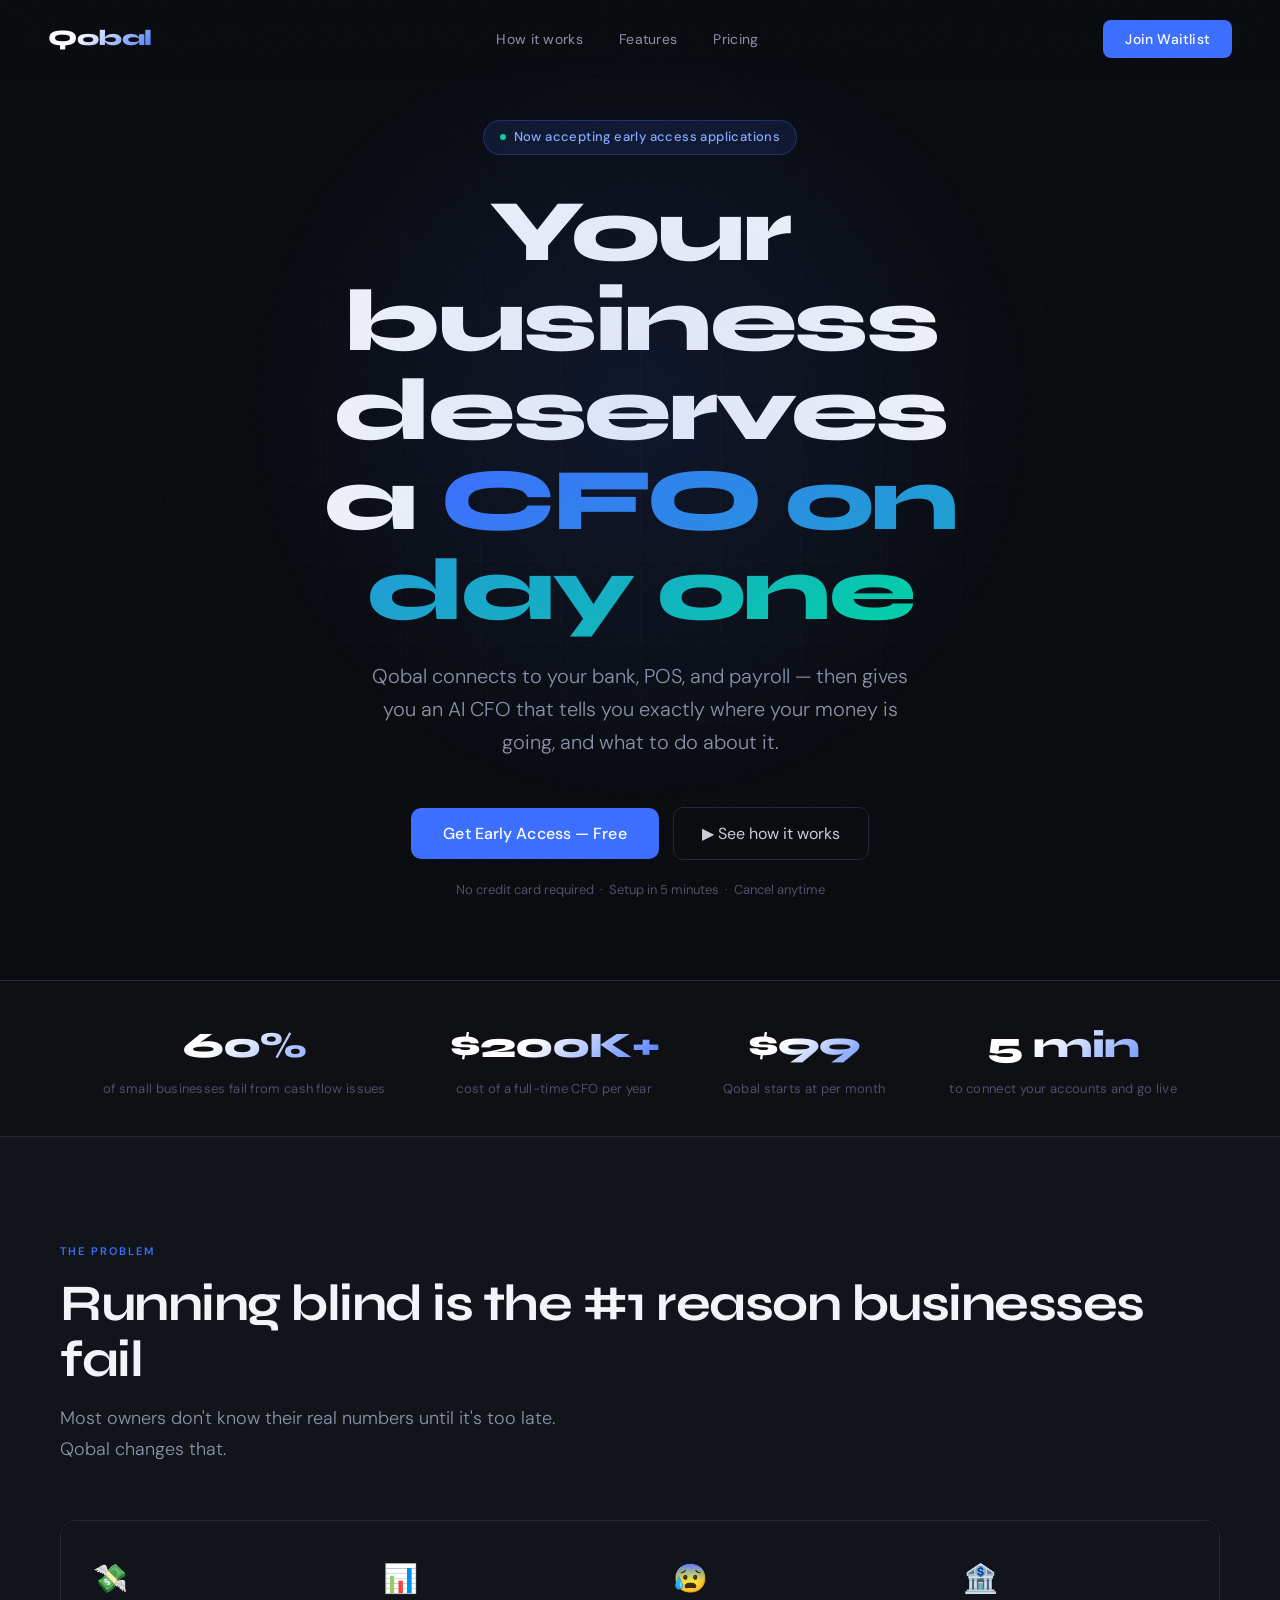
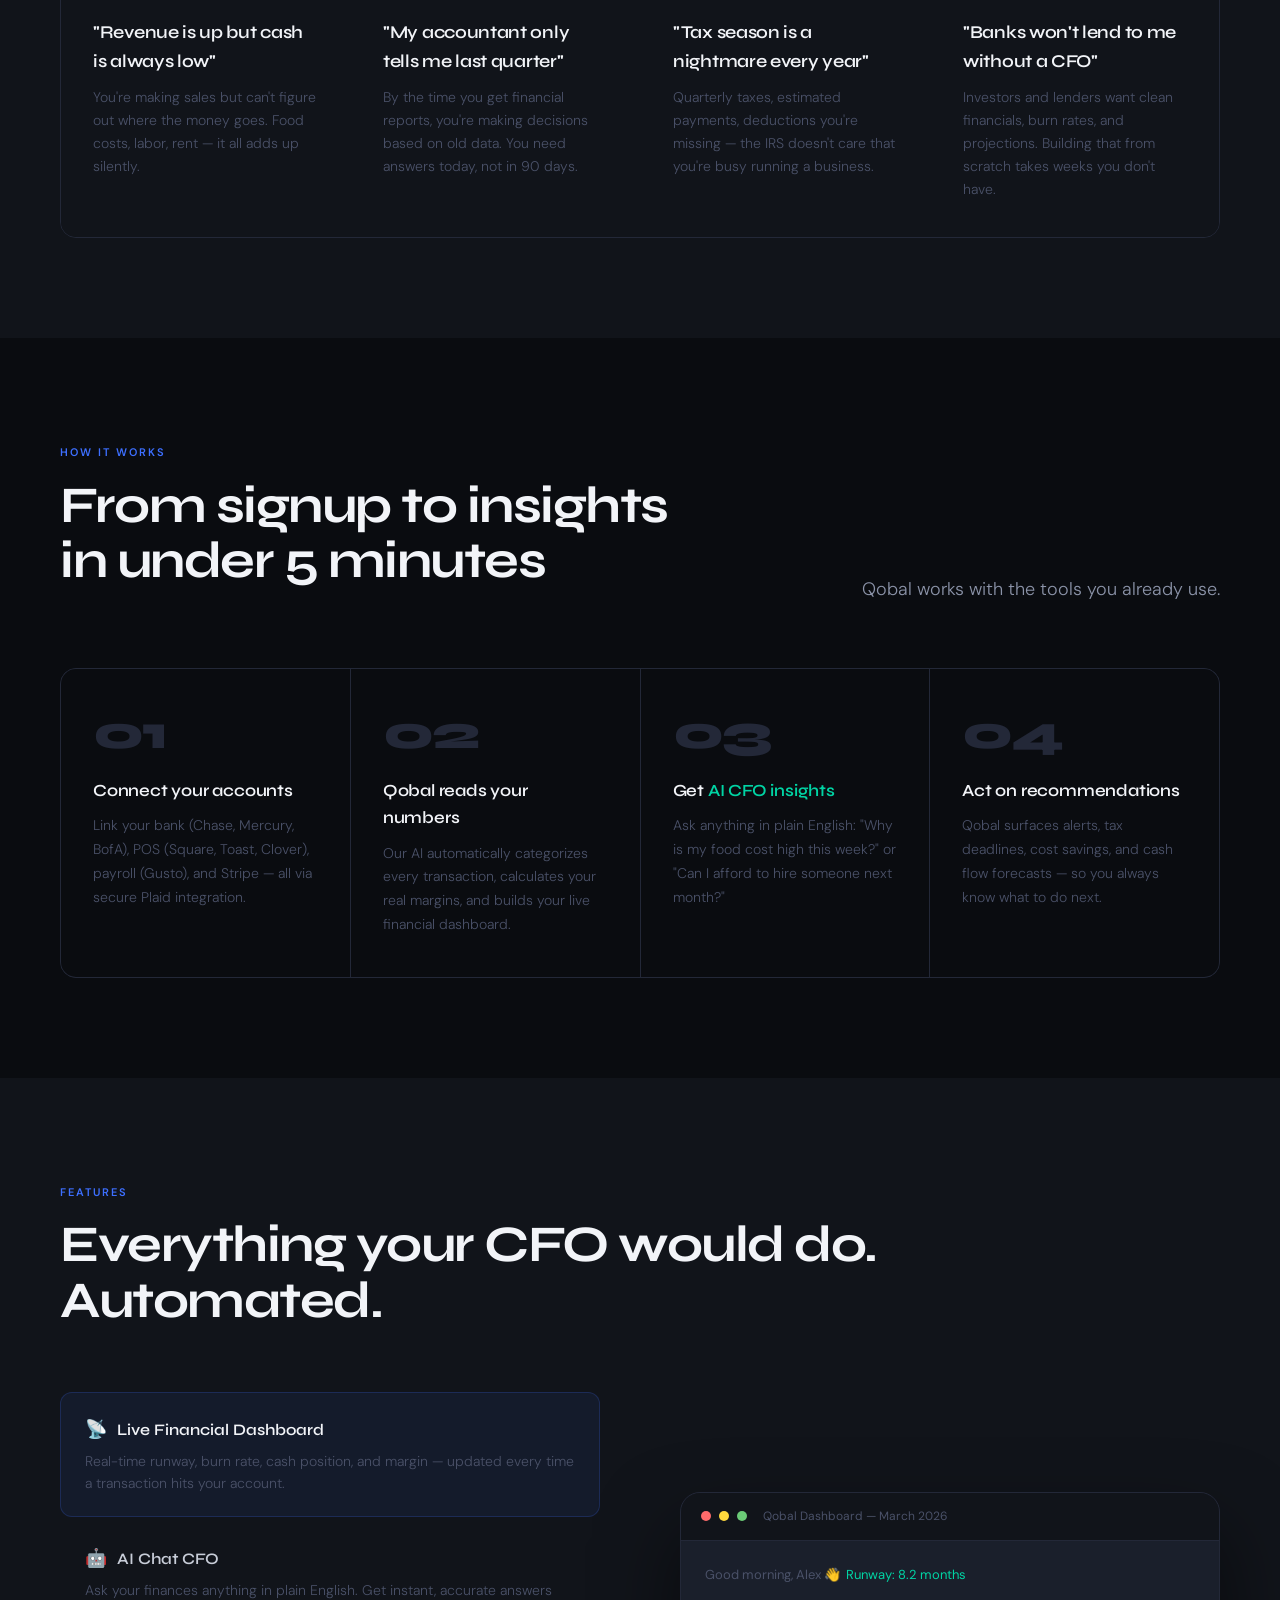
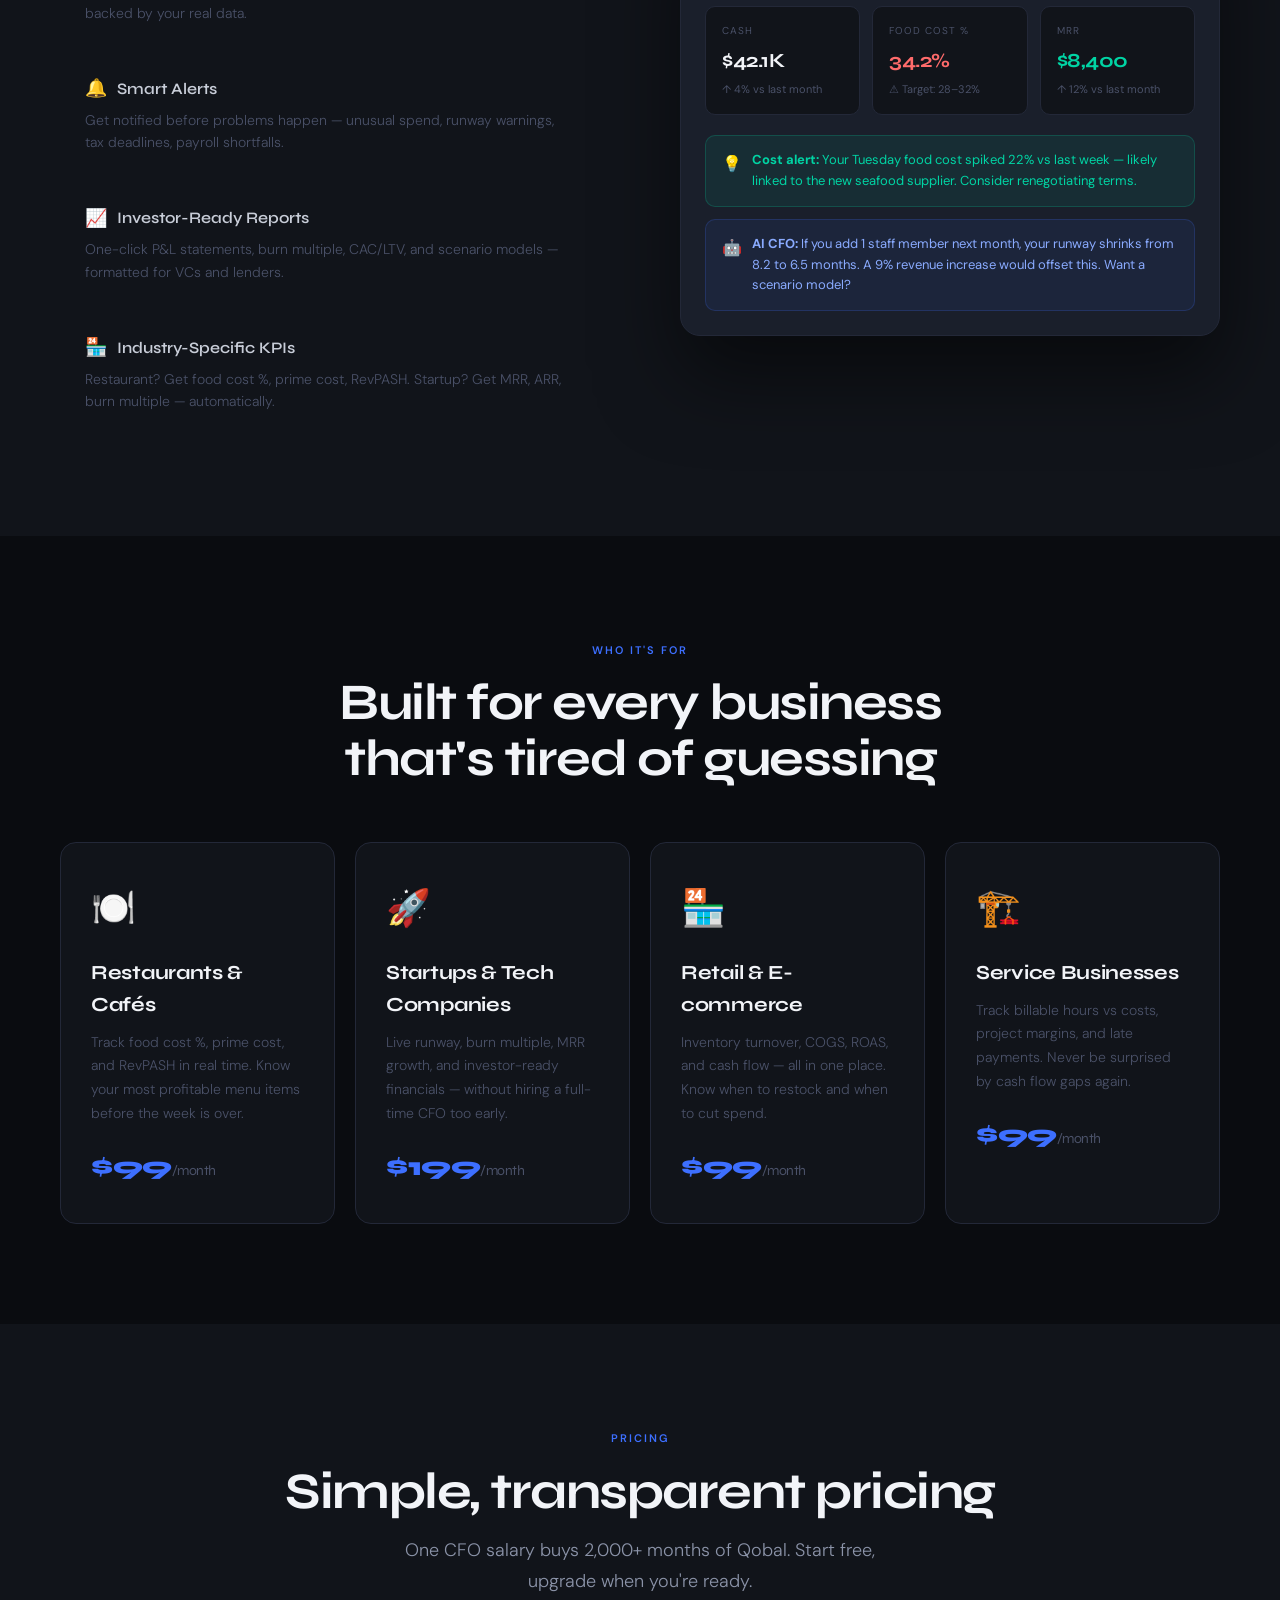
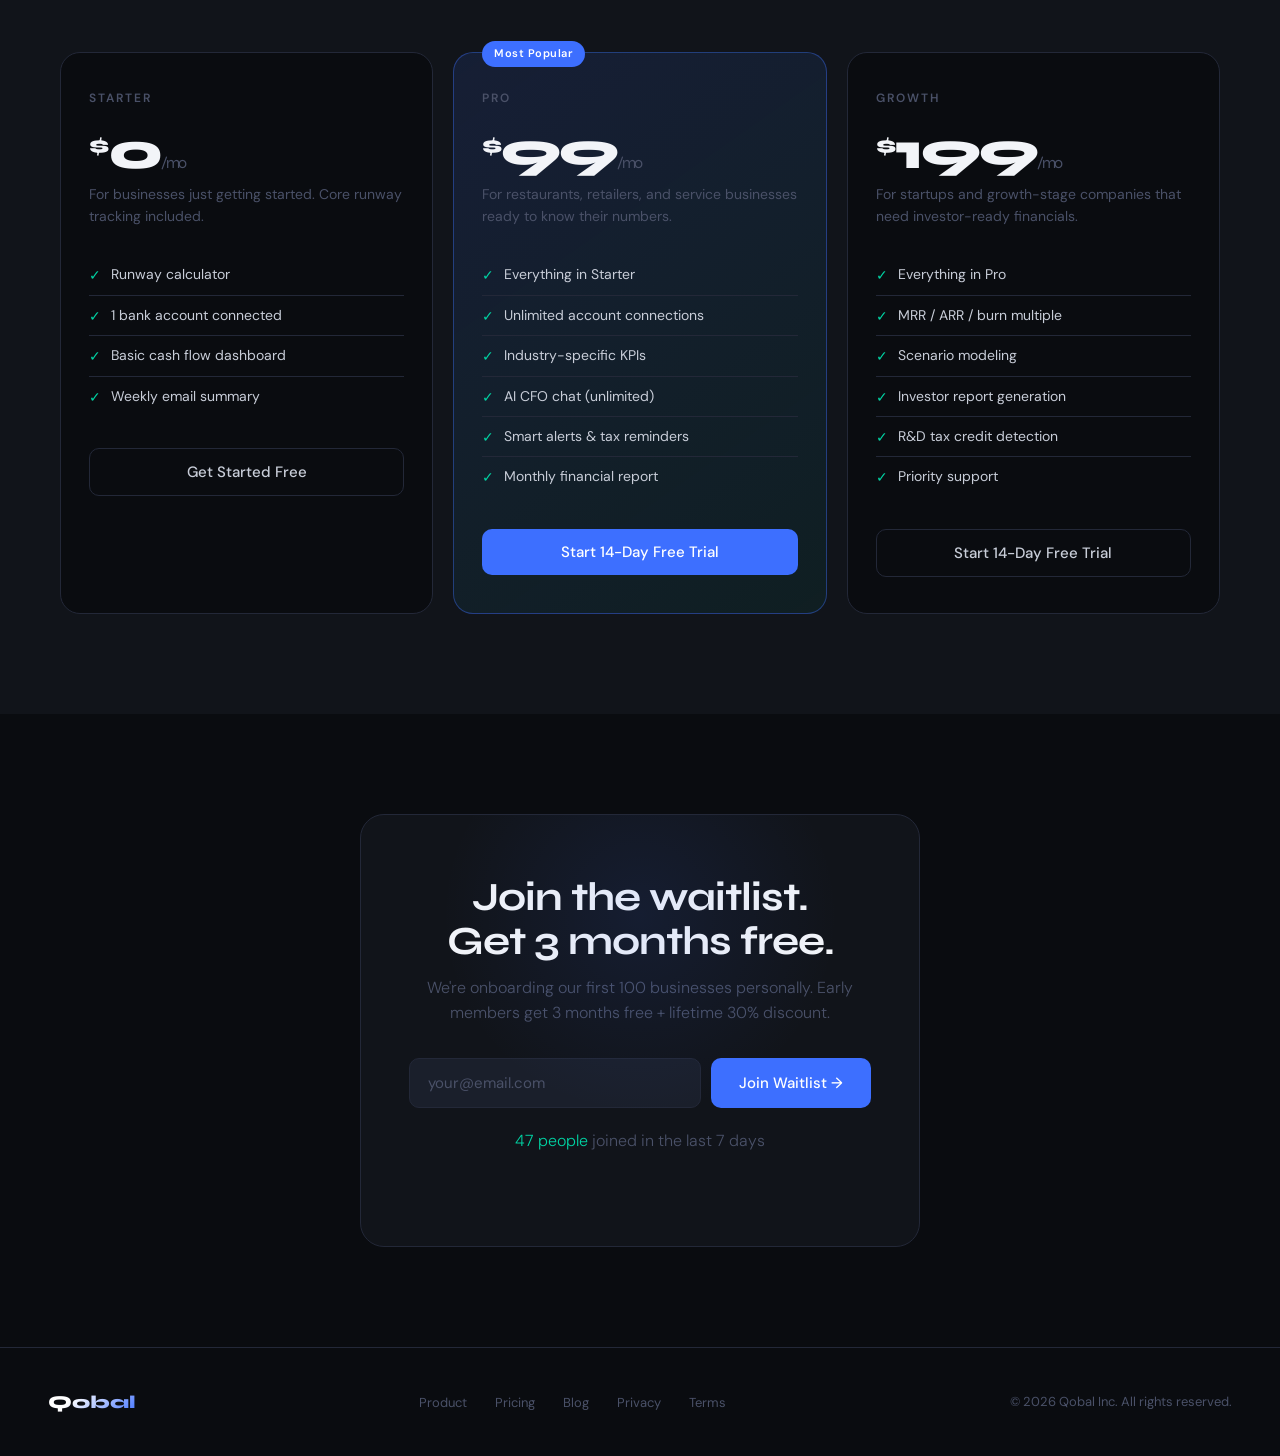
==== index.html @ 85c78532 "Add files via upload" ====
<!DOCTYPE html>
<html lang="en">
<head>
<meta charset="UTF-8">
<meta name="viewport" content="width=device-width, initial-scale=1.0">
<title>Qobal — Your AI CFO</title>
<link rel="preconnect" href="https://fonts.googleapis.com">
<link href="https://fonts.googleapis.com/css2?family=Syne:wght@400;500;600;700;800&family=DM+Sans:ital,opsz,wght@0,9..40,300;0,9..40,400;0,9..40,500;1,9..40,300&display=swap" rel="stylesheet">
<style>
  *, *::before, *::after { box-sizing: border-box; margin: 0; padding: 0; }

  :root {
    --ink:     #0A0C10;
    --ink2:    #11141A;
    --ink3:    #1A1F2B;
    --line:    #232838;
    --muted:   #4A5168;
    --mid:     #8B93A8;
    --light:   #C8CDD8;
    --white:   #F2F4F8;
    --accent:  #3D6FFF;
    --accent2: #00D4A4;
    --glow:    rgba(61,111,255,0.18);
    --font-display: 'Syne', sans-serif;
    --font-body:    'DM Sans', sans-serif;
  }

  html { scroll-behavior: smooth; }

  body {
    background: var(--ink);
    color: var(--white);
    font-family: var(--font-body);
    font-size: 16px;
    line-height: 1.6;
    overflow-x: hidden;
  }

  /* ── NOISE OVERLAY ── */
  body::before {
    content: '';
    position: fixed; inset: 0;
    background-image: url("data:image/svg+xml,%3Csvg viewBox='0 0 256 256' xmlns='http://www.w3.org/2000/svg'%3E%3Cfilter id='noise'%3E%3CfeTurbulence type='fractalNoise' baseFrequency='0.9' numOctaves='4' stitchTiles='stitch'/%3E%3C/filter%3E%3Crect width='100%25' height='100%25' filter='url(%23noise)' opacity='0.04'/%3E%3C/svg%3E");
    pointer-events: none; z-index: 9999; opacity: 0.35;
  }

  /* ── NAV ── */
  nav {
    position: fixed; top: 0; left: 0; right: 0; z-index: 100;
    display: flex; align-items: center; justify-content: space-between;
    padding: 20px 48px;
    background: linear-gradient(to bottom, rgba(10,12,16,0.95), transparent);
    backdrop-filter: blur(12px);
  }

  .logo {
    font-family: var(--font-display);
    font-size: 22px; font-weight: 800;
    letter-spacing: -0.5px;
    background: linear-gradient(135deg, #fff 30%, var(--accent));
    -webkit-background-clip: text; -webkit-text-fill-color: transparent;
  }

  .nav-links {
    display: flex; gap: 36px; list-style: none;
  }
  .nav-links a {
    color: var(--mid); text-decoration: none;
    font-size: 14px; font-weight: 400; letter-spacing: 0.3px;
    transition: color 0.2s;
  }
  .nav-links a:hover { color: var(--white); }

  .nav-cta {
    background: var(--accent);
    color: #fff; border: none; cursor: pointer;
    padding: 10px 22px; border-radius: 8px;
    font-family: var(--font-body); font-size: 14px; font-weight: 500;
    transition: all 0.2s; letter-spacing: 0.2px;
  }
  .nav-cta:hover { background: #5580ff; transform: translateY(-1px); box-shadow: 0 8px 24px rgba(61,111,255,0.35); }

  /* ── HERO ── */
  .hero {
    min-height: 100vh;
    display: flex; flex-direction: column;
    align-items: center; justify-content: center;
    text-align: center;
    padding: 120px 24px 80px;
    position: relative;
    overflow: hidden;
  }

  /* Radial glow */
  .hero::after {
    content: '';
    position: absolute;
    width: 800px; height: 800px;
    background: radial-gradient(circle, rgba(61,111,255,0.12) 0%, transparent 70%);
    top: 50%; left: 50%; transform: translate(-50%, -60%);
    pointer-events: none;
  }

  /* Grid lines */
  .hero-grid {
    position: absolute; inset: 0; pointer-events: none;
    background-image:
      linear-gradient(rgba(255,255,255,0.025) 1px, transparent 1px),
      linear-gradient(90deg, rgba(255,255,255,0.025) 1px, transparent 1px);
    background-size: 80px 80px;
    mask-image: radial-gradient(ellipse 70% 60% at 50% 50%, black, transparent);
  }

  .hero-badge {
    display: inline-flex; align-items: center; gap: 8px;
    background: rgba(61,111,255,0.12);
    border: 1px solid rgba(61,111,255,0.3);
    border-radius: 100px;
    padding: 6px 16px; margin-bottom: 32px;
    font-size: 13px; color: #8AABFF;
    font-weight: 500; letter-spacing: 0.4px;
    animation: fadeUp 0.8s ease both;
  }

  .badge-dot {
    width: 6px; height: 6px; border-radius: 50%;
    background: var(--accent2);
    animation: pulse 2s infinite;
  }

  @keyframes pulse {
    0%, 100% { opacity: 1; transform: scale(1); }
    50% { opacity: 0.5; transform: scale(1.4); }
  }

  h1 {
    font-family: var(--font-display);
    font-size: clamp(48px, 7vw, 88px);
    font-weight: 800;
    line-height: 1.02;
    letter-spacing: -2.5px;
    max-width: 900px;
    margin-bottom: 24px;
    animation: fadeUp 0.9s ease 0.1s both;
  }

  h1 .accent-word {
    background: linear-gradient(135deg, var(--accent) 0%, var(--accent2) 100%);
    -webkit-background-clip: text; -webkit-text-fill-color: transparent;
  }

  .hero-sub {
    font-size: clamp(17px, 2.2vw, 20px);
    color: var(--mid); max-width: 560px;
    font-weight: 300; line-height: 1.65;
    margin-bottom: 48px;
    animation: fadeUp 1s ease 0.2s both;
  }

  .hero-actions {
    display: flex; gap: 14px; align-items: center;
    flex-wrap: wrap; justify-content: center;
    animation: fadeUp 1s ease 0.3s both;
  }

  .btn-primary {
    background: var(--accent);
    color: #fff; border: none; cursor: pointer;
    padding: 15px 32px; border-radius: 10px;
    font-family: var(--font-body); font-size: 16px; font-weight: 500;
    transition: all 0.25s; letter-spacing: 0.1px;
    box-shadow: 0 0 0 0 rgba(61,111,255,0.4);
  }
  .btn-primary:hover {
    background: #5580ff; transform: translateY(-2px);
    box-shadow: 0 12px 32px rgba(61,111,255,0.4);
  }

  .btn-ghost {
    background: transparent;
    color: var(--light); border: 1px solid var(--line);
    cursor: pointer; padding: 15px 28px; border-radius: 10px;
    font-family: var(--font-body); font-size: 16px; font-weight: 400;
    transition: all 0.2s; display: flex; align-items: center; gap: 8px;
  }
  .btn-ghost:hover { border-color: var(--muted); color: var(--white); background: rgba(255,255,255,0.04); }

  .hero-note {
    margin-top: 20px;
    font-size: 13px; color: var(--muted);
    animation: fadeUp 1s ease 0.4s both;
  }

  /* ── STATS STRIP ── */
  .stats-strip {
    border-top: 1px solid var(--line);
    border-bottom: 1px solid var(--line);
    padding: 36px 48px;
    display: flex; justify-content: center;
    gap: 64px; flex-wrap: wrap;
    background: rgba(255,255,255,0.015);
  }

  .stat-item { text-align: center; }
  .stat-num {
    font-family: var(--font-display);
    font-size: 36px; font-weight: 800;
    letter-spacing: -1px;
    background: linear-gradient(135deg, #fff 40%, var(--accent));
    -webkit-background-clip: text; -webkit-text-fill-color: transparent;
  }
  .stat-label {
    font-size: 13px; color: var(--muted); margin-top: 4px;
    font-weight: 400; letter-spacing: 0.3px;
  }

  /* ── SECTION COMMONS ── */
  section { padding: 100px 24px; }

  .section-tag {
    display: inline-block;
    font-size: 11px; font-weight: 600;
    letter-spacing: 2px; text-transform: uppercase;
    color: var(--accent); margin-bottom: 16px;
  }

  .section-title {
    font-family: var(--font-display);
    font-size: clamp(32px, 4vw, 52px);
    font-weight: 700; letter-spacing: -1.5px;
    line-height: 1.08; margin-bottom: 16px;
  }

  .section-sub {
    font-size: 18px; color: var(--mid);
    max-width: 540px; font-weight: 300; line-height: 1.7;
  }

  .container { max-width: 1160px; margin: 0 auto; }

  /* ── PROBLEM ── */
  .problem {
    background: var(--ink2);
  }

  .problem-grid {
    display: grid;
    grid-template-columns: repeat(auto-fit, minmax(280px, 1fr));
    gap: 2px; margin-top: 56px;
    border: 1px solid var(--line); border-radius: 16px; overflow: hidden;
  }

  .problem-card {
    padding: 36px 32px;
    background: var(--ink2);
    transition: background 0.3s;
    position: relative;
  }
  .problem-card:hover { background: var(--ink3); }

  .problem-icon {
    font-size: 28px; margin-bottom: 16px; display: block;
  }

  .problem-card h3 {
    font-family: var(--font-display);
    font-size: 18px; font-weight: 600;
    margin-bottom: 10px; letter-spacing: -0.3px;
  }

  .problem-card p {
    font-size: 14px; color: var(--muted);
    line-height: 1.65; font-weight: 300;
  }

  /* ── HOW IT WORKS ── */
  .how {
    background: var(--ink);
  }

  .how-header {
    display: flex; justify-content: space-between;
    align-items: flex-end; margin-bottom: 64px;
    flex-wrap: wrap; gap: 24px;
  }

  .steps {
    display: grid;
    grid-template-columns: repeat(auto-fit, minmax(220px, 1fr));
    gap: 1px;
    background: var(--line);
    border: 1px solid var(--line); border-radius: 16px; overflow: hidden;
  }

  .step {
    background: var(--ink);
    padding: 40px 32px;
    transition: background 0.3s;
    position: relative;
  }
  .step:hover { background: var(--ink2); }

  .step-num {
    font-family: var(--font-display);
    font-size: 48px; font-weight: 800;
    color: var(--line); letter-spacing: -2px;
    margin-bottom: 20px; display: block;
    line-height: 1;
  }

  .step h3 {
    font-family: var(--font-display);
    font-size: 17px; font-weight: 600;
    margin-bottom: 10px; letter-spacing: -0.2px;
  }

  .step p {
    font-size: 14px; color: var(--muted);
    line-height: 1.7; font-weight: 300;
  }

  .step-accent { color: var(--accent2); }

  /* ── FEATURES ── */
  .features { background: var(--ink2); }

  .features-layout {
    display: grid;
    grid-template-columns: 1fr 1fr;
    gap: 80px; align-items: center;
    margin-top: 64px;
  }

  @media (max-width: 768px) {
    .features-layout { grid-template-columns: 1fr; gap: 48px; }
  }

  .feature-list { display: flex; flex-direction: column; gap: 4px; }

  .feature-item {
    padding: 22px 24px;
    border-radius: 12px;
    cursor: pointer;
    transition: all 0.25s;
    border: 1px solid transparent;
  }
  .feature-item:hover, .feature-item.active {
    background: rgba(61,111,255,0.08);
    border-color: rgba(61,111,255,0.2);
  }
  .feature-item.active .feature-title { color: var(--white); }

  .feature-title {
    font-family: var(--font-display);
    font-size: 16px; font-weight: 600;
    color: var(--light); margin-bottom: 6px;
    display: flex; align-items: center; gap: 10px;
  }

  .feature-title .fi { font-size: 18px; }

  .feature-desc {
    font-size: 14px; color: var(--muted);
    line-height: 1.6; font-weight: 300;
  }

  /* Dashboard mockup */
  .dashboard-mock {
    background: var(--ink3);
    border: 1px solid var(--line);
    border-radius: 20px; overflow: hidden;
    box-shadow: 0 40px 80px rgba(0,0,0,0.5);
  }

  .mock-topbar {
    background: var(--ink2);
    border-bottom: 1px solid var(--line);
    padding: 14px 20px;
    display: flex; align-items: center; gap: 8px;
  }
  .mock-dot { width: 10px; height: 10px; border-radius: 50%; }

  .mock-body { padding: 24px; }

  .mock-greeting {
    font-size: 13px; color: var(--muted); margin-bottom: 20px;
  }
  .mock-greeting span { color: var(--accent2); }

  .mock-cards {
    display: grid; grid-template-columns: 1fr 1fr 1fr;
    gap: 12px; margin-bottom: 20px;
  }

  .mock-card {
    background: var(--ink2);
    border: 1px solid var(--line);
    border-radius: 10px; padding: 16px;
  }

  .mock-card-label { font-size: 10px; color: var(--muted); margin-bottom: 6px; text-transform: uppercase; letter-spacing: 1px; }
  .mock-card-val {
    font-family: var(--font-display);
    font-size: 20px; font-weight: 700;
    letter-spacing: -0.5px;
  }
  .mock-card-val.green { color: var(--accent2); }
  .mock-card-val.red { color: #FF6B6B; }
  .mock-card-sub { font-size: 11px; color: var(--muted); margin-top: 4px; }

  .mock-alert {
    background: rgba(0,212,164,0.08);
    border: 1px solid rgba(0,212,164,0.2);
    border-radius: 10px; padding: 14px 16px;
    font-size: 13px; color: var(--accent2);
    display: flex; align-items: flex-start; gap: 10px;
    margin-bottom: 12px;
  }

  .mock-alert-icon { font-size: 16px; flex-shrink: 0; margin-top: 1px; }

  .mock-chat {
    background: rgba(61,111,255,0.08);
    border: 1px solid rgba(61,111,255,0.2);
    border-radius: 10px; padding: 14px 16px;
    font-size: 13px; color: #8AABFF;
    display: flex; align-items: flex-start; gap: 10px;
  }

  /* ── WHO ── */
  .who { background: var(--ink); }

  .who-cards {
    display: grid;
    grid-template-columns: repeat(auto-fit, minmax(260px, 1fr));
    gap: 20px; margin-top: 56px;
  }

  .who-card {
    background: var(--ink2);
    border: 1px solid var(--line);
    border-radius: 16px; padding: 36px 30px;
    transition: all 0.3s;
    position: relative; overflow: hidden;
  }

  .who-card::before {
    content: '';
    position: absolute; top: 0; left: 0; right: 0; height: 2px;
    background: linear-gradient(90deg, var(--accent), var(--accent2));
    transform: scaleX(0); transform-origin: left;
    transition: transform 0.3s;
  }
  .who-card:hover { border-color: var(--muted); transform: translateY(-4px); }
  .who-card:hover::before { transform: scaleX(1); }

  .who-emoji { font-size: 36px; margin-bottom: 20px; display: block; }

  .who-card h3 {
    font-family: var(--font-display);
    font-size: 20px; font-weight: 700;
    margin-bottom: 10px; letter-spacing: -0.3px;
  }

  .who-card p {
    font-size: 14px; color: var(--muted);
    line-height: 1.7; font-weight: 300; margin-bottom: 20px;
  }

  .who-price {
    font-family: var(--font-display);
    font-size: 26px; font-weight: 800;
    letter-spacing: -0.5px;
    color: var(--accent);
  }
  .who-price span { font-size: 14px; font-weight: 400; color: var(--muted); }

  /* ── PRICING ── */
  .pricing { background: var(--ink2); }

  .pricing-grid {
    display: grid;
    grid-template-columns: repeat(auto-fit, minmax(260px, 1fr));
    gap: 20px; margin-top: 56px;
  }

  .pricing-card {
    background: var(--ink);
    border: 1px solid var(--line);
    border-radius: 20px; padding: 36px 28px;
    position: relative; transition: all 0.3s;
  }
  .pricing-card:hover { border-color: var(--muted); transform: translateY(-4px); }

  .pricing-card.featured {
    background: linear-gradient(145deg, rgba(61,111,255,0.12), rgba(0,212,164,0.06));
    border-color: rgba(61,111,255,0.4);
  }

  .pricing-badge {
    position: absolute; top: -12px; left: 28px;
    background: var(--accent);
    color: #fff; font-size: 11px; font-weight: 600;
    padding: 4px 12px; border-radius: 100px; letter-spacing: 0.5px;
  }

  .pricing-tier {
    font-size: 12px; font-weight: 600; text-transform: uppercase;
    letter-spacing: 2px; color: var(--muted); margin-bottom: 16px;
  }

  .pricing-price {
    font-family: var(--font-display);
    font-size: 52px; font-weight: 800;
    letter-spacing: -2px; line-height: 1;
    margin-bottom: 6px;
  }
  .pricing-price .dollar { font-size: 24px; vertical-align: top; margin-top: 10px; display: inline-block; }
  .pricing-price .per { font-size: 16px; font-weight: 400; color: var(--muted); }

  .pricing-desc {
    font-size: 14px; color: var(--muted);
    margin-bottom: 28px; line-height: 1.6;
  }

  .pricing-feats { list-style: none; margin-bottom: 32px; }
  .pricing-feats li {
    font-size: 14px; padding: 8px 0;
    border-bottom: 1px solid var(--line);
    display: flex; gap: 10px; align-items: flex-start;
    color: var(--light);
  }
  .pricing-feats li:last-child { border-bottom: none; }
  .check { color: var(--accent2); flex-shrink: 0; margin-top: 1px; }

  .pricing-btn {
    width: 100%; padding: 13px;
    border-radius: 10px; cursor: pointer;
    font-family: var(--font-body); font-size: 15px; font-weight: 500;
    transition: all 0.2s;
  }
  .pricing-btn.primary {
    background: var(--accent); color: #fff; border: none;
  }
  .pricing-btn.primary:hover { background: #5580ff; }
  .pricing-btn.outline {
    background: transparent; color: var(--light);
    border: 1px solid var(--line);
  }
  .pricing-btn.outline:hover { border-color: var(--muted); }

  /* ── WAITLIST ── */
  .waitlist {
    background: var(--ink);
    text-align: center;
  }

  .waitlist-box {
    max-width: 560px; margin: 0 auto;
    background: var(--ink2);
    border: 1px solid var(--line);
    border-radius: 24px; padding: 60px 48px;
    position: relative; overflow: hidden;
  }

  .waitlist-box::before {
    content: '';
    position: absolute; top: -100px; left: 50%; transform: translateX(-50%);
    width: 400px; height: 400px;
    background: radial-gradient(circle, rgba(61,111,255,0.1), transparent 70%);
    pointer-events: none;
  }

  .waitlist-box h2 {
    font-family: var(--font-display);
    font-size: clamp(28px, 4vw, 40px);
    font-weight: 700; letter-spacing: -1px;
    margin-bottom: 12px; line-height: 1.1;
  }

  .waitlist-box p {
    color: var(--muted); font-size: 16px;
    margin-bottom: 32px; font-weight: 300;
  }

  .waitlist-form {
    display: flex; gap: 10px; flex-wrap: wrap; justify-content: center;
  }

  .waitlist-input {
    flex: 1; min-width: 220px;
    background: var(--ink3);
    border: 1px solid var(--line);
    border-radius: 10px; padding: 14px 18px;
    color: var(--white); font-family: var(--font-body); font-size: 15px;
    outline: none; transition: border-color 0.2s;
  }
  .waitlist-input::placeholder { color: var(--muted); }
  .waitlist-input:focus { border-color: var(--accent); }

  .waitlist-btn {
    background: var(--accent); color: #fff; border: none;
    cursor: pointer; padding: 14px 28px; border-radius: 10px;
    font-family: var(--font-body); font-size: 15px; font-weight: 500;
    transition: all 0.2s; white-space: nowrap;
  }
  .waitlist-btn:hover { background: #5580ff; transform: translateY(-1px); }

  .waitlist-social {
    margin-top: 20px; font-size: 13px; color: var(--muted);
  }
  .waitlist-social span { color: var(--accent2); }

  /* ── FOOTER ── */
  footer {
    border-top: 1px solid var(--line);
    padding: 40px 48px;
    display: flex; justify-content: space-between;
    align-items: center; flex-wrap: wrap; gap: 20px;
  }

  .footer-logo {
    font-family: var(--font-display);
    font-size: 18px; font-weight: 800;
    background: linear-gradient(135deg, #fff 30%, var(--accent));
    -webkit-background-clip: text; -webkit-text-fill-color: transparent;
  }

  .footer-links {
    display: flex; gap: 28px; list-style: none;
  }
  .footer-links a {
    color: var(--muted); text-decoration: none; font-size: 13px;
    transition: color 0.2s;
  }
  .footer-links a:hover { color: var(--white); }

  .footer-copy { font-size: 13px; color: var(--muted); }

  /* ── ANIMATIONS ── */
  @keyframes fadeUp {
    from { opacity: 0; transform: translateY(24px); }
    to   { opacity: 1; transform: translateY(0); }
  }

  .reveal {
    opacity: 0; transform: translateY(32px);
    transition: opacity 0.7s ease, transform 0.7s ease;
  }
  .reveal.visible { opacity: 1; transform: translateY(0); }

  /* ── MOBILE ── */
  @media (max-width: 768px) {
    nav { padding: 16px 20px; }
    .nav-links { display: none; }
    .stats-strip { padding: 28px 24px; gap: 32px; }
    section { padding: 72px 20px; }
    footer { padding: 32px 20px; flex-direction: column; text-align: center; }
    .waitlist-box { padding: 40px 24px; }
  }
</style>
</head>
<body>

<!-- NAV -->
<nav>
  <div class="logo">Qobal</div>
  <ul class="nav-links">
    <li><a href="#how">How it works</a></li>
    <li><a href="#features">Features</a></li>
    <li><a href="#pricing">Pricing</a></li>
  </ul>
  <button class="nav-cta" onclick="document.getElementById('waitlist').scrollIntoView({behavior:'smooth'})">Join Waitlist</button>
</nav>

<!-- HERO -->
<section class="hero">
  <div class="hero-grid"></div>

  <div class="hero-badge">
    <span class="badge-dot"></span>
    Now accepting early access applications
  </div>

  <h1>Your business deserves<br>a <span class="accent-word">CFO on day one</span></h1>

  <p class="hero-sub">
    Qobal connects to your bank, POS, and payroll — then gives you an AI CFO that tells you exactly where your money is going, and what to do about it.
  </p>

  <div class="hero-actions">
    <button class="btn-primary" onclick="document.getElementById('waitlist').scrollIntoView({behavior:'smooth'})">
      Get Early Access — Free
    </button>
    <button class="btn-ghost" onclick="document.getElementById('how').scrollIntoView({behavior:'smooth'})">
      ▶ See how it works
    </button>
  </div>

  <p class="hero-note">No credit card required &nbsp;·&nbsp; Setup in 5 minutes &nbsp;·&nbsp; Cancel anytime</p>
</section>

<!-- STATS -->
<div class="stats-strip">
  <div class="stat-item">
    <div class="stat-num">60%</div>
    <div class="stat-label">of small businesses fail from cash flow issues</div>
  </div>
  <div class="stat-item">
    <div class="stat-num">$200K+</div>
    <div class="stat-label">cost of a full-time CFO per year</div>
  </div>
  <div class="stat-item">
    <div class="stat-num">$99</div>
    <div class="stat-label">Qobal starts at per month</div>
  </div>
  <div class="stat-item">
    <div class="stat-num">5 min</div>
    <div class="stat-label">to connect your accounts and go live</div>
  </div>
</div>

<!-- PROBLEM -->
<section class="problem" id="problem">
  <div class="container">
    <div class="reveal">
      <span class="section-tag">The Problem</span>
      <h2 class="section-title">Running blind is the #1 reason businesses fail</h2>
      <p class="section-sub">Most owners don't know their real numbers until it's too late. Qobal changes that.</p>
    </div>

    <div class="problem-grid reveal">
      <div class="problem-card">
        <span class="problem-icon">💸</span>
        <h3>"Revenue is up but cash is always low"</h3>
        <p>You're making sales but can't figure out where the money goes. Food costs, labor, rent — it all adds up silently.</p>
      </div>
      <div class="problem-card">
        <span class="problem-icon">📊</span>
        <h3>"My accountant only tells me last quarter"</h3>
        <p>By the time you get financial reports, you're making decisions based on old data. You need answers today, not in 90 days.</p>
      </div>
      <div class="problem-card">
        <span class="problem-icon">😰</span>
        <h3>"Tax season is a nightmare every year"</h3>
        <p>Quarterly taxes, estimated payments, deductions you're missing — the IRS doesn't care that you're busy running a business.</p>
      </div>
      <div class="problem-card">
        <span class="problem-icon">🏦</span>
        <h3>"Banks won't lend to me without a CFO"</h3>
        <p>Investors and lenders want clean financials, burn rates, and projections. Building that from scratch takes weeks you don't have.</p>
      </div>
    </div>
  </div>
</section>

<!-- HOW IT WORKS -->
<section class="how" id="how">
  <div class="container">
    <div class="how-header reveal">
      <div>
        <span class="section-tag">How It Works</span>
        <h2 class="section-title">From signup to insights<br>in under 5 minutes</h2>
      </div>
      <p class="section-sub">Qobal works with the tools you already use.</p>
    </div>

    <div class="steps reveal">
      <div class="step">
        <span class="step-num">01</span>
        <h3>Connect your accounts</h3>
        <p>Link your bank (Chase, Mercury, BofA), POS (Square, Toast, Clover), payroll (Gusto), and Stripe — all via secure Plaid integration.</p>
      </div>
      <div class="step">
        <span class="step-num">02</span>
        <h3>Qobal reads your numbers</h3>
        <p>Our AI automatically categorizes every transaction, calculates your real margins, and builds your live financial dashboard.</p>
      </div>
      <div class="step">
        <span class="step-num">03</span>
        <h3>Get <span class="step-accent">AI CFO insights</span></h3>
        <p>Ask anything in plain English: "Why is my food cost high this week?" or "Can I afford to hire someone next month?"</p>
      </div>
      <div class="step">
        <span class="step-num">04</span>
        <h3>Act on recommendations</h3>
        <p>Qobal surfaces alerts, tax deadlines, cost savings, and cash flow forecasts — so you always know what to do next.</p>
      </div>
    </div>
  </div>
</section>

<!-- FEATURES -->
<section class="features" id="features">
  <div class="container">
    <div class="reveal">
      <span class="section-tag">Features</span>
      <h2 class="section-title">Everything your CFO would do.<br>Automated.</h2>
    </div>

    <div class="features-layout">
      <div class="feature-list reveal">
        <div class="feature-item active">
          <div class="feature-title"><span class="fi">📡</span> Live Financial Dashboard</div>
          <div class="feature-desc">Real-time runway, burn rate, cash position, and margin — updated every time a transaction hits your account.</div>
        </div>
        <div class="feature-item">
          <div class="feature-title"><span class="fi">🤖</span> AI Chat CFO</div>
          <div class="feature-desc">Ask your finances anything in plain English. Get instant, accurate answers backed by your real data.</div>
        </div>
        <div class="feature-item">
          <div class="feature-title"><span class="fi">🔔</span> Smart Alerts</div>
          <div class="feature-desc">Get notified before problems happen — unusual spend, runway warnings, tax deadlines, payroll shortfalls.</div>
        </div>
        <div class="feature-item">
          <div class="feature-title"><span class="fi">📈</span> Investor-Ready Reports</div>
          <div class="feature-desc">One-click P&L statements, burn multiple, CAC/LTV, and scenario models — formatted for VCs and lenders.</div>
        </div>
        <div class="feature-item">
          <div class="feature-title"><span class="fi">🏪</span> Industry-Specific KPIs</div>
          <div class="feature-desc">Restaurant? Get food cost %, prime cost, RevPASH. Startup? Get MRR, ARR, burn multiple — automatically.</div>
        </div>
      </div>

      <!-- Dashboard mockup -->
      <div class="dashboard-mock reveal">
        <div class="mock-topbar">
          <div class="mock-dot" style="background:#FF6B6B"></div>
          <div class="mock-dot" style="background:#FFD93D"></div>
          <div class="mock-dot" style="background:#6BCB77"></div>
          <span style="margin-left:8px; font-size:12px; color:var(--muted)">Qobal Dashboard — March 2026</span>
        </div>
        <div class="mock-body">
          <div class="mock-greeting">Good morning, Alex 👋 &nbsp;<span>Runway: 8.2 months</span></div>
          <div class="mock-cards">
            <div class="mock-card">
              <div class="mock-card-label">Cash</div>
              <div class="mock-card-val">$42.1K</div>
              <div class="mock-card-sub">↑ 4% vs last month</div>
            </div>
            <div class="mock-card">
              <div class="mock-card-label">Food Cost %</div>
              <div class="mock-card-val red">34.2%</div>
              <div class="mock-card-sub">⚠ Target: 28–32%</div>
            </div>
            <div class="mock-card">
              <div class="mock-card-label">MRR</div>
              <div class="mock-card-val green">$8,400</div>
              <div class="mock-card-sub">↑ 12% vs last month</div>
            </div>
          </div>
          <div class="mock-alert">
            <span class="mock-alert-icon">💡</span>
            <div><strong>Cost alert:</strong> Your Tuesday food cost spiked 22% vs last week — likely linked to the new seafood supplier. Consider renegotiating terms.</div>
          </div>
          <div class="mock-chat">
            <span class="mock-alert-icon">🤖</span>
            <div><strong>AI CFO:</strong> If you add 1 staff member next month, your runway shrinks from 8.2 to 6.5 months. A 9% revenue increase would offset this. Want a scenario model?</div>
          </div>
        </div>
      </div>
    </div>
  </div>
</section>

<!-- WHO IS IT FOR -->
<section class="who" id="who">
  <div class="container">
    <div class="reveal" style="text-align:center; margin-bottom: 0;">
      <span class="section-tag">Who It's For</span>
      <h2 class="section-title">Built for every business<br>that's tired of guessing</h2>
    </div>

    <div class="who-cards">
      <div class="who-card reveal">
        <span class="who-emoji">🍽️</span>
        <h3>Restaurants & Cafés</h3>
        <p>Track food cost %, prime cost, and RevPASH in real time. Know your most profitable menu items before the week is over.</p>
        <div class="who-price">$99<span>/month</span></div>
      </div>
      <div class="who-card reveal">
        <span class="who-emoji">🚀</span>
        <h3>Startups & Tech Companies</h3>
        <p>Live runway, burn multiple, MRR growth, and investor-ready financials — without hiring a full-time CFO too early.</p>
        <div class="who-price">$199<span>/month</span></div>
      </div>
      <div class="who-card reveal">
        <span class="who-emoji">🏪</span>
        <h3>Retail & E-commerce</h3>
        <p>Inventory turnover, COGS, ROAS, and cash flow — all in one place. Know when to restock and when to cut spend.</p>
        <div class="who-price">$99<span>/month</span></div>
      </div>
      <div class="who-card reveal">
        <span class="who-emoji">🏗️</span>
        <h3>Service Businesses</h3>
        <p>Track billable hours vs costs, project margins, and late payments. Never be surprised by cash flow gaps again.</p>
        <div class="who-price">$99<span>/month</span></div>
      </div>
    </div>
  </div>
</section>

<!-- PRICING -->
<section class="pricing" id="pricing">
  <div class="container">
    <div class="reveal" style="text-align:center">
      <span class="section-tag">Pricing</span>
      <h2 class="section-title">Simple, transparent pricing</h2>
      <p class="section-sub" style="margin: 0 auto">One CFO salary buys 2,000+ months of Qobal. Start free, upgrade when you're ready.</p>
    </div>

    <div class="pricing-grid">
      <div class="pricing-card reveal">
        <div class="pricing-tier">Starter</div>
        <div class="pricing-price"><span class="dollar">$</span>0<span class="per">/mo</span></div>
        <div class="pricing-desc">For businesses just getting started. Core runway tracking included.</div>
        <ul class="pricing-feats">
          <li><span class="check">✓</span> Runway calculator</li>
          <li><span class="check">✓</span> 1 bank account connected</li>
          <li><span class="check">✓</span> Basic cash flow dashboard</li>
          <li><span class="check">✓</span> Weekly email summary</li>
        </ul>
        <button class="pricing-btn outline">Get Started Free</button>
      </div>

      <div class="pricing-card featured reveal">
        <div class="pricing-badge">Most Popular</div>
        <div class="pricing-tier">Pro</div>
        <div class="pricing-price"><span class="dollar">$</span>99<span class="per">/mo</span></div>
        <div class="pricing-desc">For restaurants, retailers, and service businesses ready to know their numbers.</div>
        <ul class="pricing-feats">
          <li><span class="check">✓</span> Everything in Starter</li>
          <li><span class="check">✓</span> Unlimited account connections</li>
          <li><span class="check">✓</span> Industry-specific KPIs</li>
          <li><span class="check">✓</span> AI CFO chat (unlimited)</li>
          <li><span class="check">✓</span> Smart alerts & tax reminders</li>
          <li><span class="check">✓</span> Monthly financial report</li>
        </ul>
        <button class="pricing-btn primary">Start 14-Day Free Trial</button>
      </div>

      <div class="pricing-card reveal">
        <div class="pricing-tier">Growth</div>
        <div class="pricing-price"><span class="dollar">$</span>199<span class="per">/mo</span></div>
        <div class="pricing-desc">For startups and growth-stage companies that need investor-ready financials.</div>
        <ul class="pricing-feats">
          <li><span class="check">✓</span> Everything in Pro</li>
          <li><span class="check">✓</span> MRR / ARR / burn multiple</li>
          <li><span class="check">✓</span> Scenario modeling</li>
          <li><span class="check">✓</span> Investor report generation</li>
          <li><span class="check">✓</span> R&D tax credit detection</li>
          <li><span class="check">✓</span> Priority support</li>
        </ul>
        <button class="pricing-btn outline">Start 14-Day Free Trial</button>
      </div>
    </div>
  </div>
</section>

<!-- WAITLIST -->
<section class="waitlist" id="waitlist">
  <div class="container">
    <div class="waitlist-box reveal">
      <h2>Join the waitlist.<br>Get 3 months free.</h2>
      <p>We're onboarding our first 100 businesses personally. Early members get 3 months free + lifetime 30% discount.</p>

      <form class="waitlist-form" onsubmit="handleSubmit(event)">
        <input type="email" class="waitlist-input" placeholder="your@email.com" required id="email-input">
        <button type="submit" class="waitlist-btn">Join Waitlist →</button>
      </form>

      <p class="waitlist-social" id="success-msg" style="display:none">
        🎉 You're on the list! We'll be in touch soon.
      </p>
      <p class="waitlist-social">
        <span>47 people</span> joined in the last 7 days
      </p>
    </div>
  </div>
</section>

<!-- FOOTER -->
<footer>
  <div class="footer-logo">Qobal</div>
  <ul class="footer-links">
    <li><a href="#">Product</a></li>
    <li><a href="#">Pricing</a></li>
    <li><a href="#">Blog</a></li>
    <li><a href="#">Privacy</a></li>
    <li><a href="#">Terms</a></li>
  </ul>
  <div class="footer-copy">© 2026 Qobal Inc. All rights reserved.</div>
</footer>

<script>
  // Scroll reveal
  const observer = new IntersectionObserver((entries) => {
    entries.forEach(e => {
      if (e.isIntersecting) {
        e.target.classList.add('visible');
        // Stagger children
        const children = e.target.querySelectorAll('.problem-card, .step, .feature-item, .who-card, .pricing-card');
        children.forEach((child, i) => {
          child.style.transitionDelay = `${i * 0.08}s`;
        });
      }
    });
  }, { threshold: 0.1, rootMargin: '0px 0px -60px 0px' });

  document.querySelectorAll('.reveal').forEach(el => observer.observe(el));

  // Feature tabs
  document.querySelectorAll('.feature-item').forEach(item => {
    item.addEventListener('click', () => {
      document.querySelectorAll('.feature-item').forEach(i => i.classList.remove('active'));
      item.classList.add('active');
    });
  });

  // Waitlist form
  function handleSubmit(e) {
    e.preventDefault();
    document.getElementById('email-input').value = '';
    document.getElementById('success-msg').style.display = 'block';
    document.querySelector('.waitlist-form').style.display = 'none';
  }

  // Subtle number counter animation
  function animateCounter(el, target, duration = 1500) {
    let start = 0;
    const step = target / (duration / 16);
    const timer = setInterval(() => {
      start += step;
      if (start >= target) { start = target; clearInterval(timer); }
      el.textContent = Math.floor(start).toLocaleString();
    }, 16);
  }
</script>
</body>
</html>
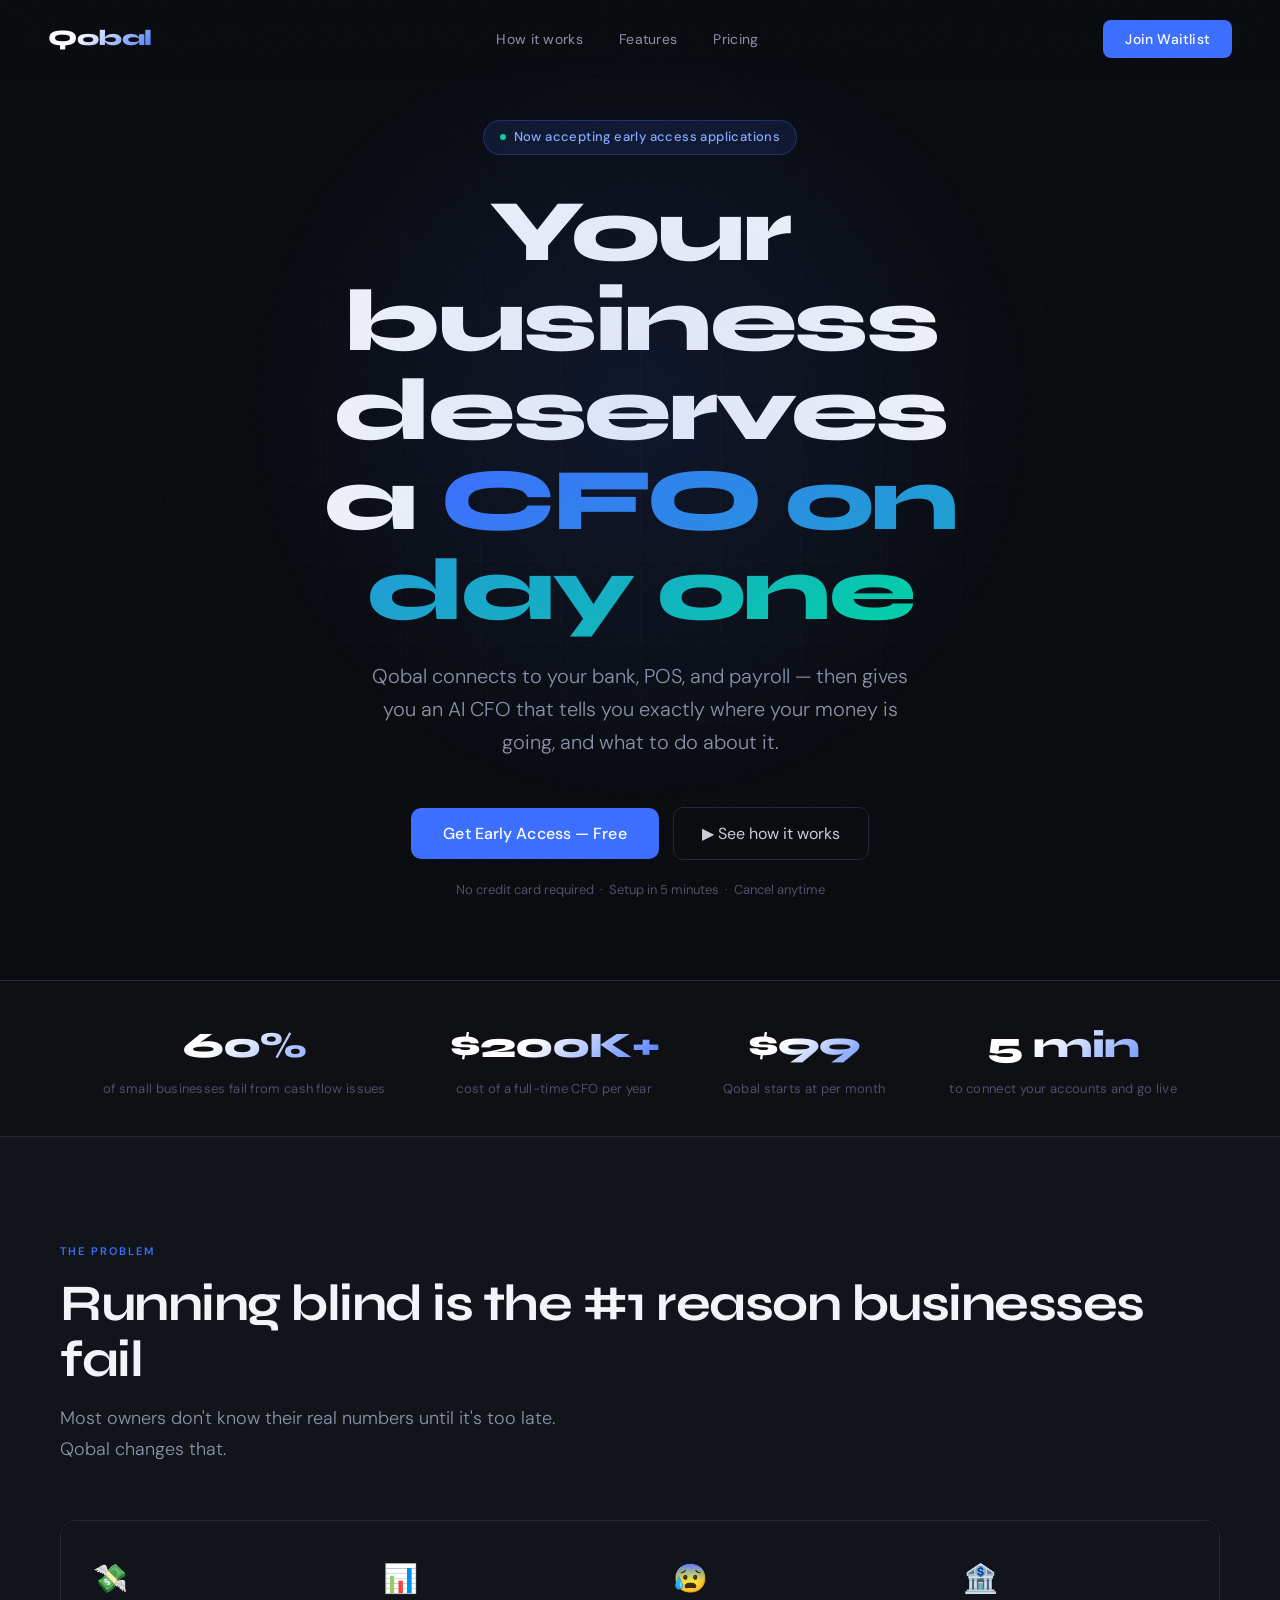
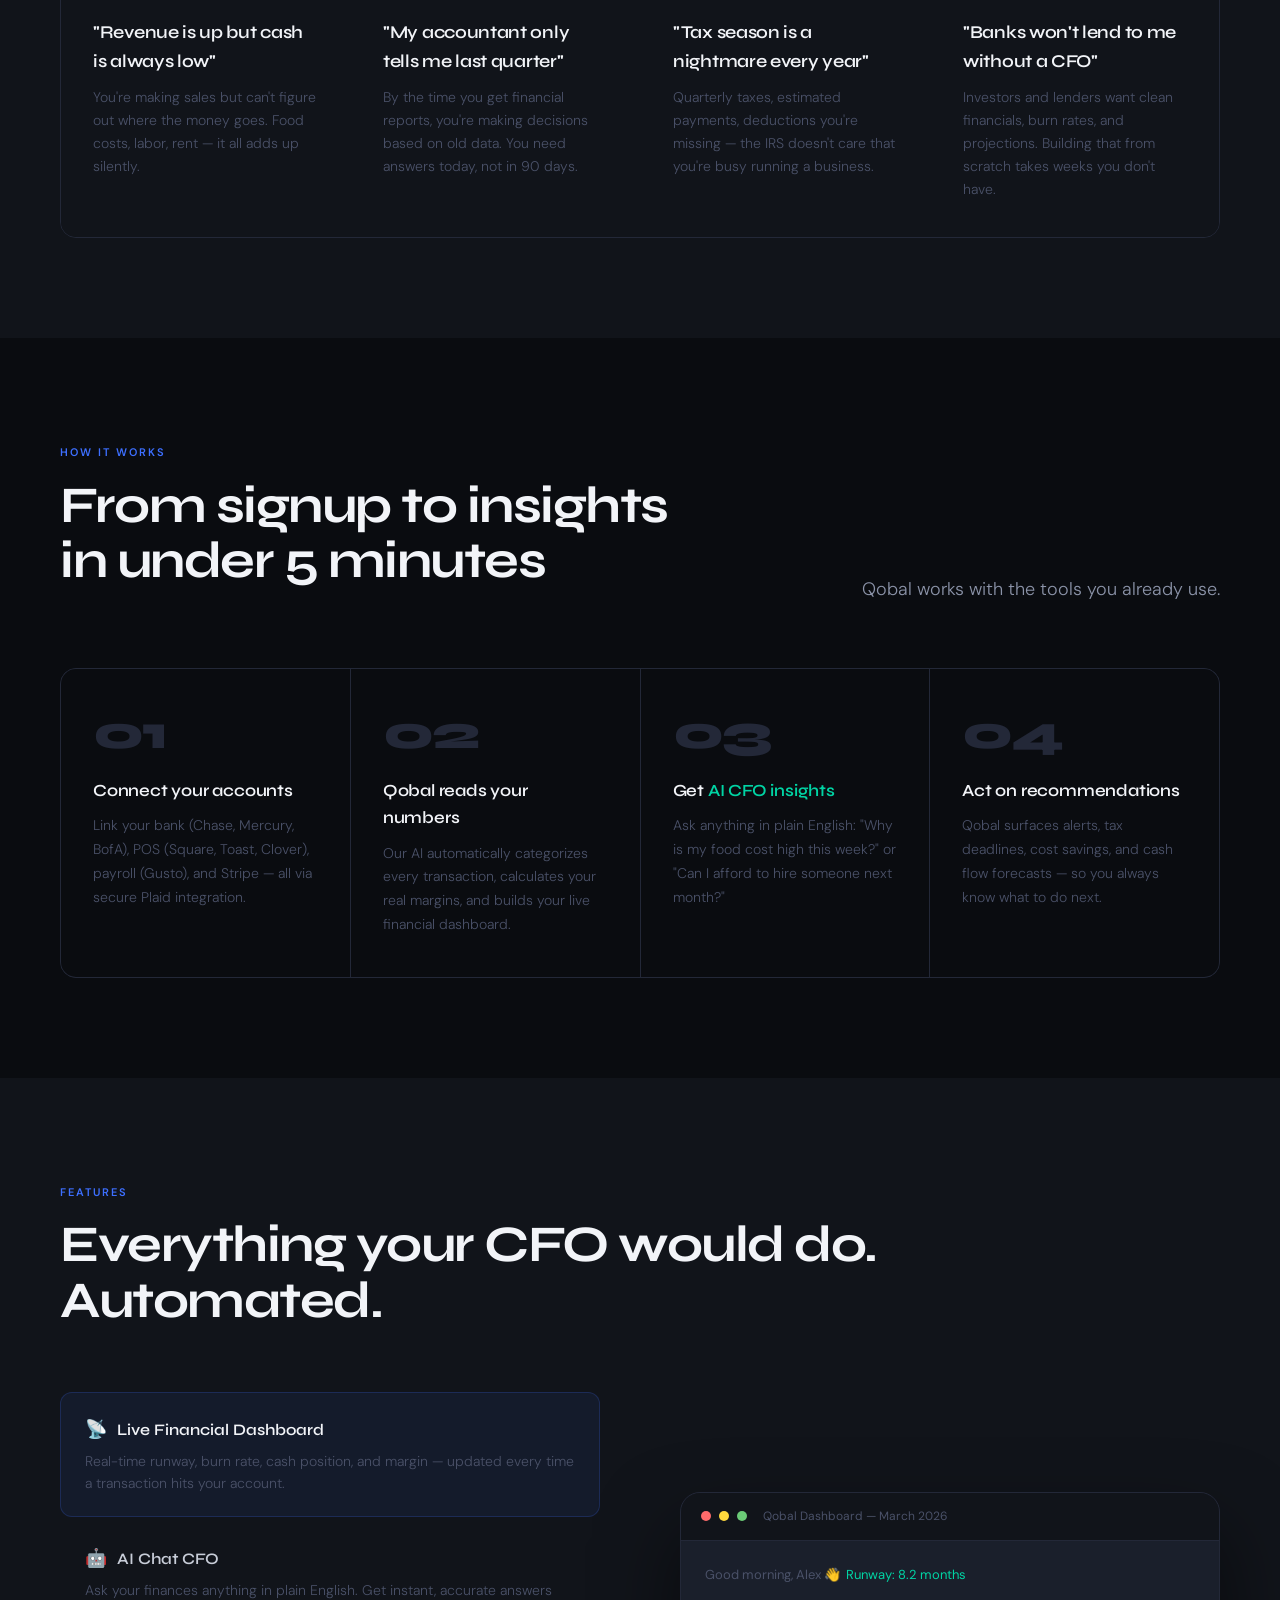
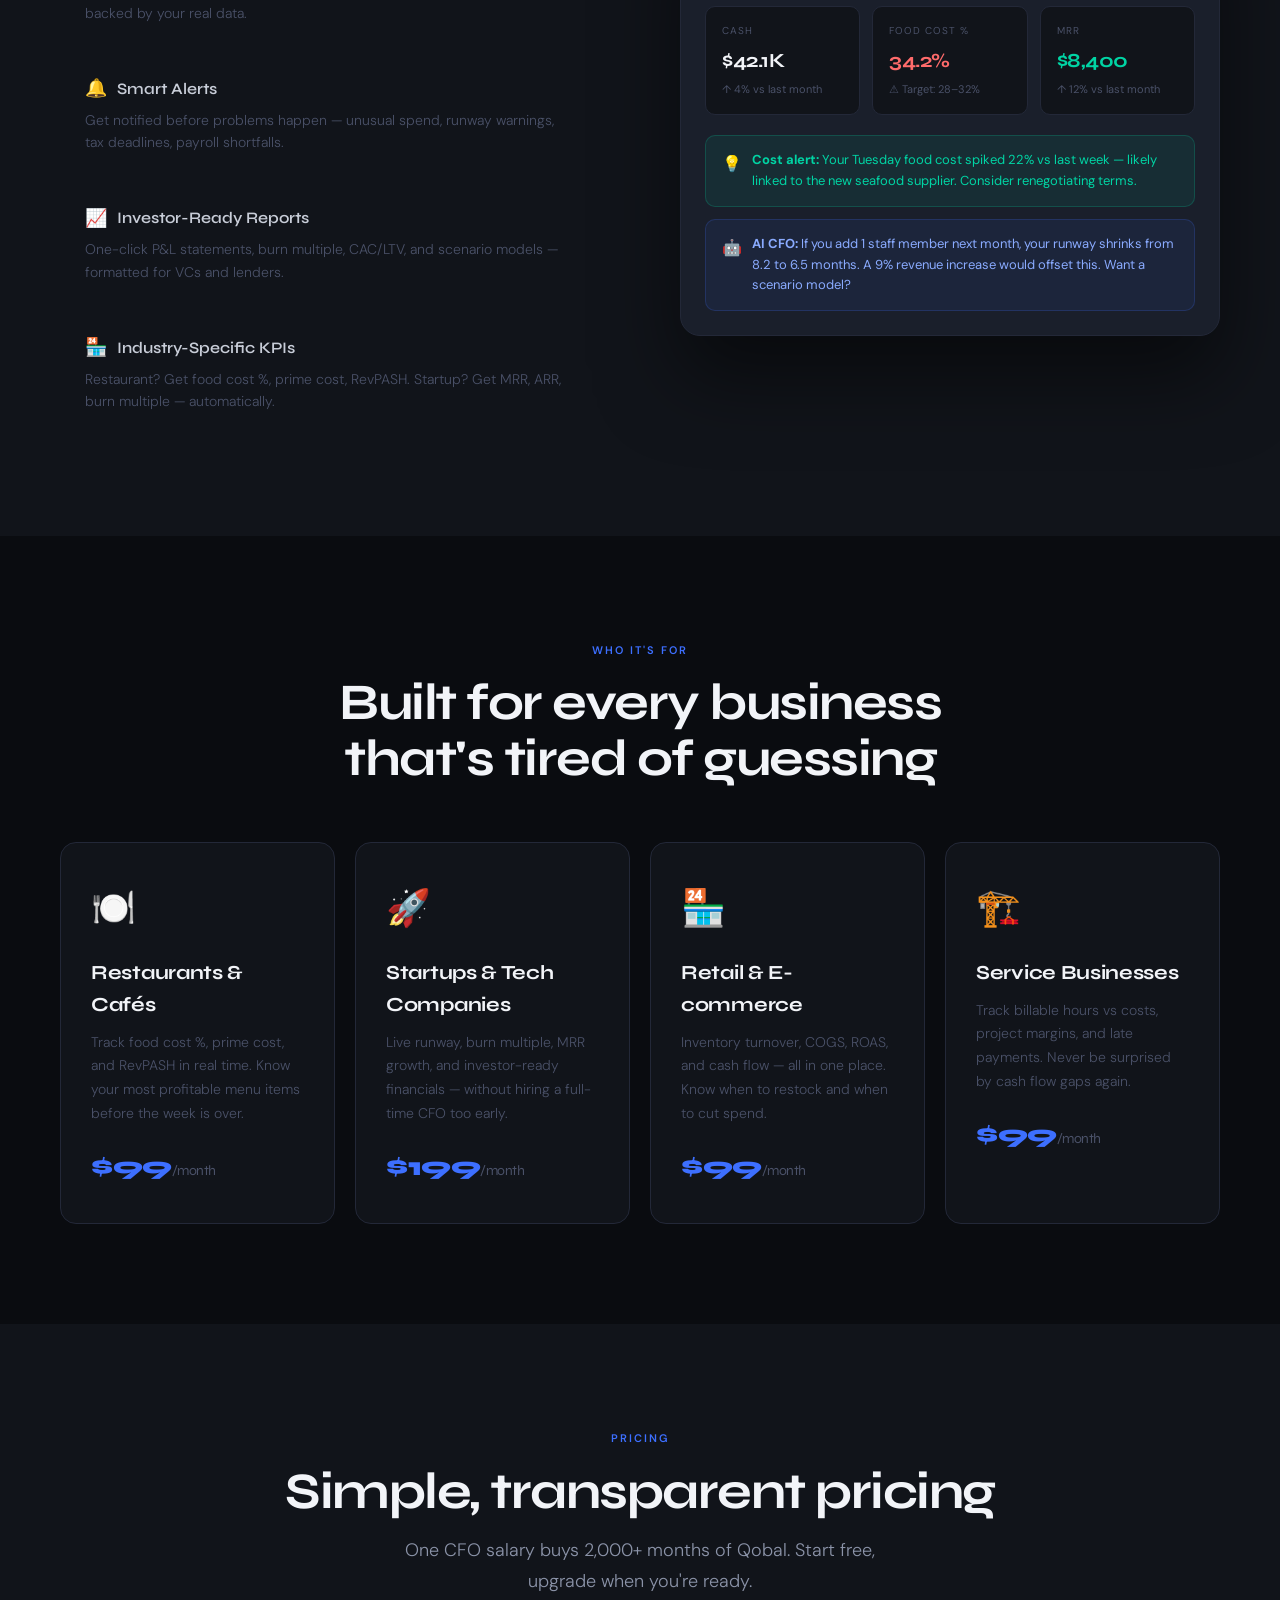
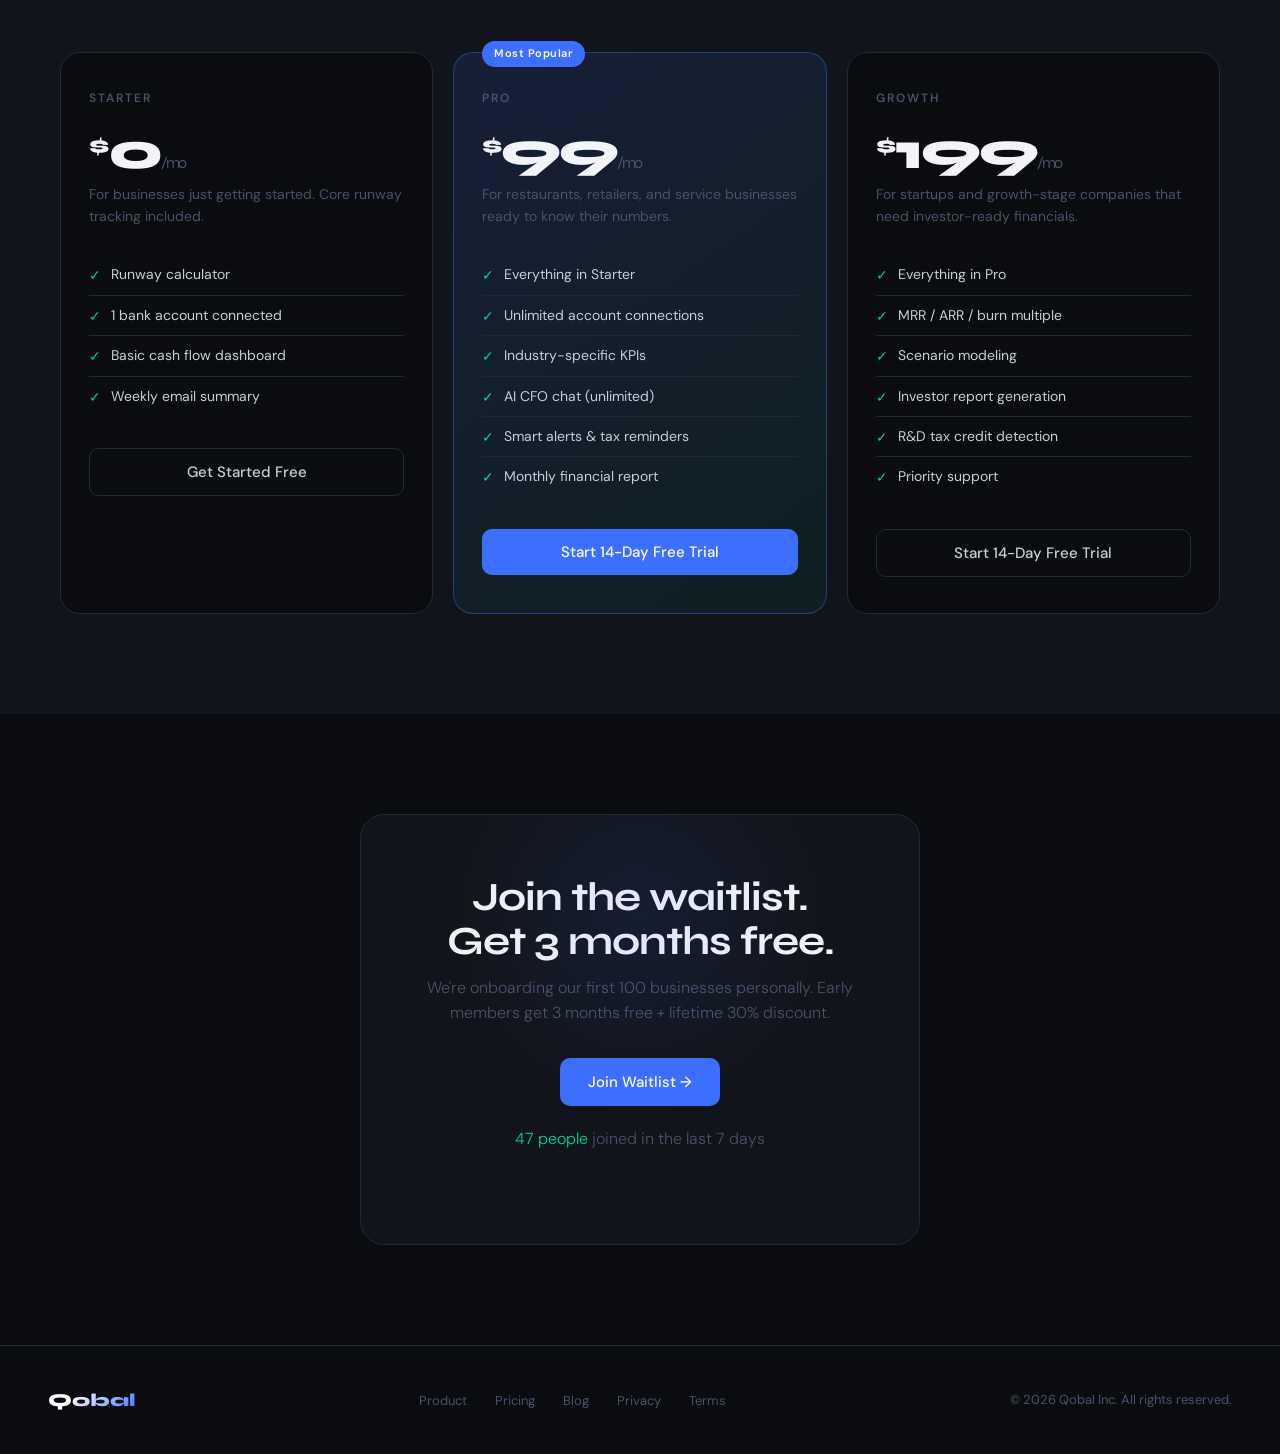
==== commit 59bd611e: "Update index.html" ====
--- a/index.html
+++ b/index.html
@@ -670,7 +670,7 @@
     <li><a href="#features">Features</a></li>
     <li><a href="#pricing">Pricing</a></li>
   </ul>
-  <button class="nav-cta" onclick="document.getElementById('waitlist').scrollIntoView({behavior:'smooth'})">Join Waitlist</button>
+  <button class="nav-cta" onclick="window.open('https://tally.so/r/gDZ901', '_blank')">Join Waitlist</button>
 </nav>
 
 <!-- HERO -->
@@ -689,7 +689,7 @@
   </p>
 
   <div class="hero-actions">
-    <button class="btn-primary" onclick="document.getElementById('waitlist').scrollIntoView({behavior:'smooth'})">
+    <button class="btn-primary" onclick="window.open('https://tally.so/r/gDZ901', '_blank')">
       Get Early Access — Free
     </button>
     <button class="btn-ghost" onclick="document.getElementById('how').scrollIntoView({behavior:'smooth'})">
@@ -920,7 +920,7 @@
           <li><span class="check">✓</span> Basic cash flow dashboard</li>
           <li><span class="check">✓</span> Weekly email summary</li>
         </ul>
-        <button class="pricing-btn outline">Get Started Free</button>
+        <button class="pricing-btn outline" onclick="window.open('https://tally.so/r/gDZ901', '_blank')">Get Started Free</button>
       </div>
 
       <div class="pricing-card featured reveal">
@@ -936,7 +936,7 @@
           <li><span class="check">✓</span> Smart alerts & tax reminders</li>
           <li><span class="check">✓</span> Monthly financial report</li>
         </ul>
-        <button class="pricing-btn primary">Start 14-Day Free Trial</button>
+        <button class="pricing-btn primary" onclick="window.open('https://tally.so/r/gDZ901', '_blank')">Start 14-Day Free Trial</button>
       </div>
 
       <div class="pricing-card reveal">
@@ -951,7 +951,7 @@
           <li><span class="check">✓</span> R&D tax credit detection</li>
           <li><span class="check">✓</span> Priority support</li>
         </ul>
-        <button class="pricing-btn outline">Start 14-Day Free Trial</button>
+        <button class="pricing-btn outline" onclick="window.open('https://tally.so/r/gDZ901', '_blank')">Start 14-Day Free Trial</button>
       </div>
     </div>
   </div>
@@ -964,14 +964,9 @@
       <h2>Join the waitlist.<br>Get 3 months free.</h2>
       <p>We're onboarding our first 100 businesses personally. Early members get 3 months free + lifetime 30% discount.</p>
 
-      <form class="waitlist-form" onsubmit="handleSubmit(event)">
-        <input type="email" class="waitlist-input" placeholder="your@email.com" required id="email-input">
-        <button type="submit" class="waitlist-btn">Join Waitlist →</button>
-      </form>
-
-      <p class="waitlist-social" id="success-msg" style="display:none">
-        🎉 You're on the list! We'll be in touch soon.
-      </p>
+      <div class="waitlist-form">
+        <button class="waitlist-btn" onclick="window.open('https://tally.so/r/gDZ901', '_blank')">Join Waitlist →</button>
+      </div>
       <p class="waitlist-social">
         <span>47 people</span> joined in the last 7 days
       </p>
@@ -1020,9 +1015,7 @@
   // Waitlist form
   function handleSubmit(e) {
     e.preventDefault();
-    document.getElementById('email-input').value = '';
-    document.getElementById('success-msg').style.display = 'block';
-    document.querySelector('.waitlist-form').style.display = 'none';
+    window.open('https://tally.so/r/gDZ901', '_blank');
   }
 
   // Subtle number counter animation
